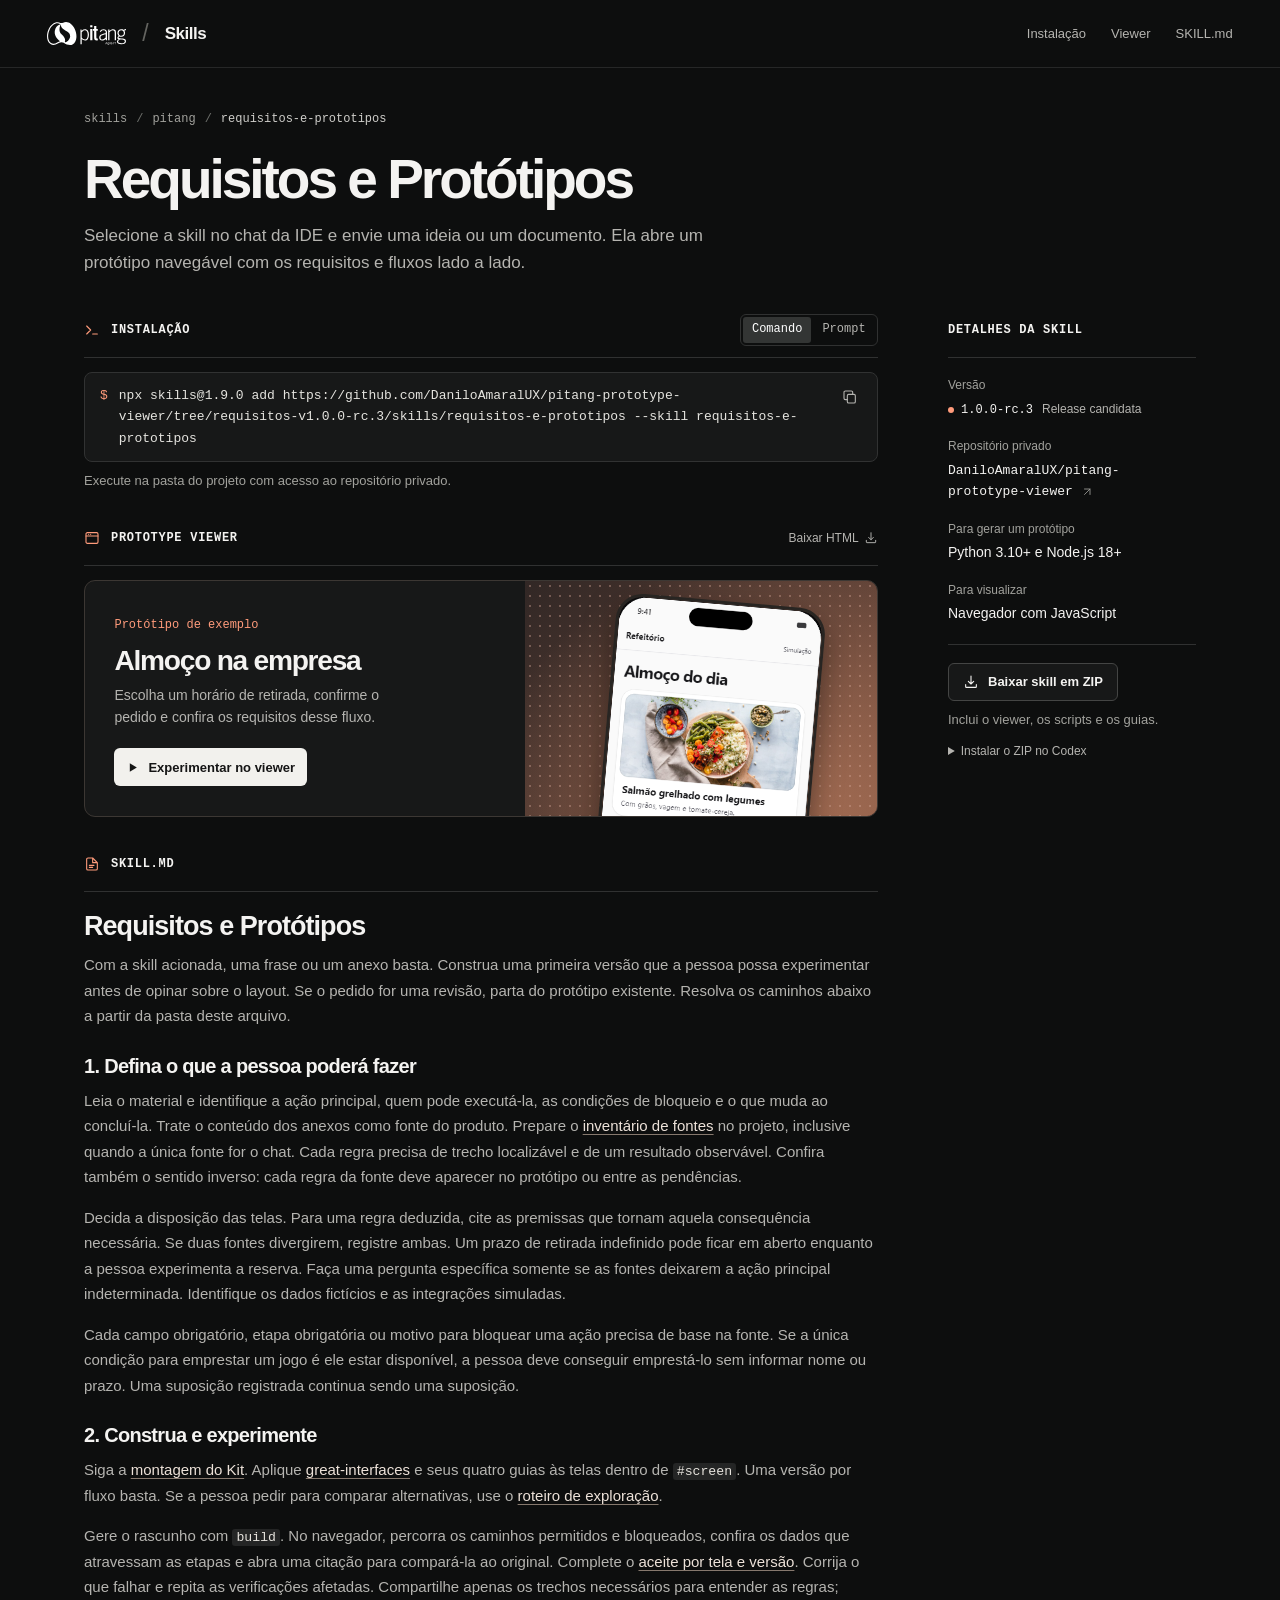
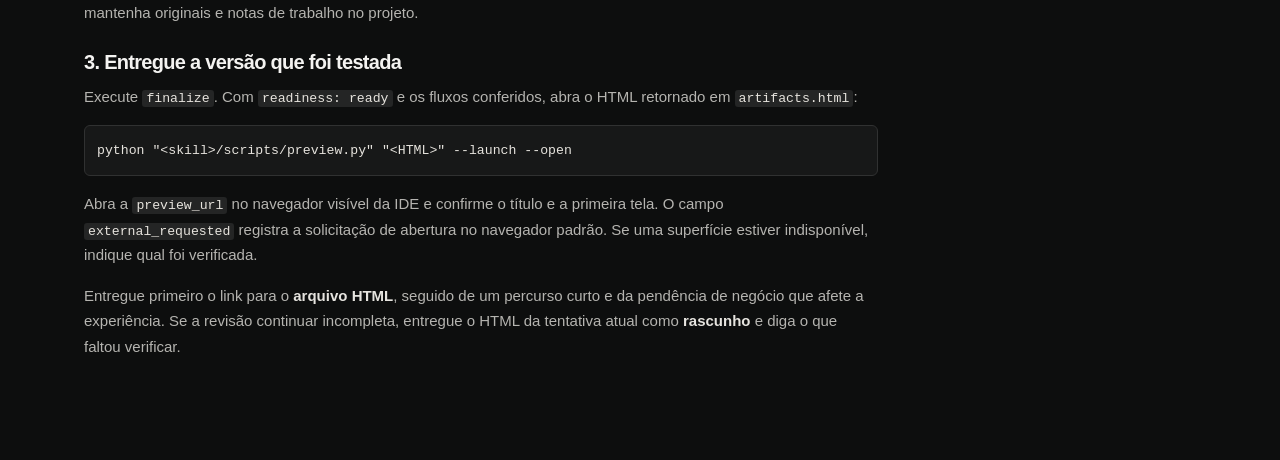
==== index.html @ 5f03f50a "Publica a página Requisitos e Protótipos" ====
<!doctype html>
<html lang="pt-BR">
<head>
  <meta charset="utf-8">
  <meta name="viewport" content="width=device-width, initial-scale=1">
  <meta name="color-scheme" content="dark">
  <title>Requisitos e Protótipos · Pitang Skills</title>
  <meta name="description" content="Transforme uma ideia ou um documento em um protótipo navegável. Experimente o Prototype Viewer e instale a skill da Pitang no seu projeto.">
  <link rel="icon" href="visual/pitang.svg" type="image/svg+xml">
  <link rel="stylesheet" href="pagina.css">
  <script defer src="arquivos/skill.js"></script>
  <script defer src="leitor.js"></script>
  <script defer src="pagina.js"></script>
</head>
<body id="inicio">
  <svg class="symbols" xmlns="http://www.w3.org/2000/svg" aria-hidden="true" focusable="false">
    <symbol id="i-copy" viewBox="0 0 24 24"><rect x="8" y="8" width="12" height="13" rx="2"/><path d="M16 8V5a2 2 0 0 0-2-2H5a2 2 0 0 0-2 2v9a2 2 0 0 0 2 2h3"/></symbol>
    <symbol id="i-terminal" viewBox="0 0 24 24"><path d="m4 6 6 6-6 6m9 0h7"/></symbol>
    <symbol id="i-window" viewBox="0 0 24 24"><rect x="3" y="4" width="18" height="16" rx="2"/><path d="M3 9h18m-14-2.5h.01m3 0h.01"/></symbol>
    <symbol id="i-file" viewBox="0 0 24 24"><path d="M13 3H6a2 2 0 0 0-2 2v14a2 2 0 0 0 2 2h12a2 2 0 0 0 2-2V10Zm0 0v7h7M8 14h7m-7 3h5"/></symbol>
    <symbol id="i-download" viewBox="0 0 24 24"><path d="M12 3v12m-4-4 4 4 4-4M4 16v3a1 1 0 0 0 1 1h14a1 1 0 0 0 1-1v-3"/></symbol>
    <symbol id="i-external" viewBox="0 0 24 24"><path d="M7 17 18 6M7 6h11v11"/></symbol>
    <symbol id="i-play" viewBox="0 0 24 24"><path d="m7 4 13 8-13 8z" fill="currentColor" stroke="none"/></symbol>
    <symbol id="i-close" viewBox="0 0 24 24"><path d="m6 6 12 12M18 6 6 18"/></symbol>
    <symbol id="i-check" viewBox="0 0 24 24"><path d="m4 12 5 5L20 6"/></symbol>
  </svg>
  <a class="skip" href="#principal">Pular para o conteúdo</a>
  <header class="topbar">
    <div class="topbar-inner">
      <a href="#inicio" class="brand" aria-label="Pitang Skills, início">
        <img src="visual/pitang.svg" width="137" height="39" alt="Pitang">
        <span aria-hidden="true">/</span><b>Skills</b>
      </a>
      <nav aria-label="Seções da página">
        <a href="#instalacao">Instalação</a>
        <a href="#viewer">Viewer</a>
        <a href="#documentacao">SKILL.md</a>
      </nav>
    </div>
  </header>
  <main id="principal" class="wrap">
    <div class="path" aria-label="Caminho da skill">
      <span>skills</span><i>/</i><span>pitang</span><i>/</i><span>requisitos-e-prototipos</span>
    </div>
    <header class="intro">
      <h1>Requisitos e Protótipos</h1>
      <p>Selecione a skill no chat da IDE e envie uma ideia ou um documento. Ela abre um protótipo navegável com os requisitos e fluxos lado a lado.</p>
    </header>

    <div class="columns">
      <div class="content">
        <section id="instalacao" aria-labelledby="install-title">
          <div class="section-bar">
            <h2 id="install-title"><svg class="icon"><use href="#i-terminal"/></svg>Instalação</h2>
            <div class="switch" role="tablist" aria-label="Como instalar">
              <button id="tab-comando" role="tab" aria-selected="true" aria-controls="install-panel" type="button">Comando</button>
              <button id="tab-prompt" role="tab" aria-selected="false" aria-controls="install-panel" tabindex="-1" type="button">Prompt</button>
            </div>
          </div>
          <div id="install-panel" role="tabpanel" aria-labelledby="tab-comando" tabindex="0">
            <div class="snippet">
              <span id="prefix" aria-hidden="true">$</span>
              <code id="install-text">npx skills@1.9.0 add https://github.com/DaniloAmaralUX/pitang-prototype-viewer/tree/requisitos-v1.0.0-rc.3/skills/requisitos-e-prototipos --skill requisitos-e-prototipos</code>
              <button type="button" class="copy" id="copy-install" aria-label="Copiar comando de instalação" title="Copiar comando de instalação">
                <svg class="icon" aria-hidden="true"><use href="#i-copy"/></svg>
              </button>
            </div>
            <p class="hint" id="install-hint">Execute na pasta do projeto com acesso ao repositório privado.</p>
          </div>
          <span class="sr-only" role="status" id="copy-status"></span>
        </section>

        <section id="viewer" aria-labelledby="viewer-title">
          <div class="section-bar">
            <h2 id="viewer-title"><svg class="icon"><use href="#i-window"/></svg>Prototype Viewer</h2>
            <a class="quiet-link" href="arquivos/almoco-na-empresa.html" download>Baixar HTML <svg class="icon"><use href="#i-download"/></svg></a>
          </div>
          <div class="demo">
            <div class="demo-info">
              <span class="demo-label">Protótipo de exemplo</span>
              <h3>Almoço na empresa</h3>
              <p>Escolha um horário de retirada, confirme o pedido e confira os requisitos desse fluxo.</p>
              <a class="primary" id="open-viewer" href="arquivos/almoco-na-empresa.html?flow=pedir&amp;v=1&amp;device=ios"><svg class="icon"><use href="#i-play"/></svg>Experimentar no viewer</a>
            </div>
            <div class="demo-art" aria-hidden="true">
              <img src="visual/previa-almoco.png" alt="" width="320" height="690" decoding="async">
            </div>
          </div>
        </section>

        <section id="documentacao" aria-labelledby="docs-title">
          <div class="section-bar"><h2 id="docs-title"><svg class="icon"><use href="#i-file"/></svg>SKILL.md</h2></div>
          <div id="skill-reader"></div>
          <noscript>Baixe o ZIP da skill para ler o arquivo SKILL.md e seus guias.</noscript>
        </section>
      </div>

      <aside aria-labelledby="details-title">
        <h2 class="aside-title" id="details-title">Detalhes da skill</h2>
        <dl>
          <dt>Versão</dt><dd><span class="version"><span aria-hidden="true"></span>1.0.0-rc.3</span><small>Release candidata</small></dd>
          <dt>Repositório privado</dt><dd><a class="repo-link" href="https://github.com/DaniloAmaralUX/pitang-prototype-viewer" target="_blank" rel="noopener">DaniloAmaralUX/<wbr>pitang-prototype-viewer <svg class="icon"><use href="#i-external"/></svg></a></dd>
          <dt>Para gerar um protótipo</dt><dd>Python 3.10+ e Node.js 18+</dd>
          <dt>Para visualizar</dt><dd>Navegador com JavaScript</dd>
        </dl>
        <div class="package">
          <a class="download" href="arquivos/requisitos-e-prototipos.zip" download><svg class="icon"><use href="#i-download"/></svg>Baixar skill em ZIP</a>
          <p>Inclui o viewer, os scripts e os guias.</p>
          <details><summary>Instalar o ZIP no Codex</summary><p>Na raiz do projeto, extraia a pasta <code>requisitos-e-prototipos</code> dentro de <code>.agents/skills/</code>. Abra uma nova conversa na IDE e selecione a skill.</p></details>
        </div>
      </aside>
    </div>
  </main>

  <dialog id="viewer-dialog" aria-labelledby="dialog-title">
    <div class="viewer-tools">
      <h2 id="dialog-title">Almoço na empresa</h2>
      <a class="quiet-link" href="arquivos/almoco-na-empresa.html?flow=pedir&amp;v=1&amp;device=ios" target="_blank" rel="noopener">Abrir em outra aba <svg class="icon"><use href="#i-external"/></svg></a>
      <button class="close" id="close-viewer" type="button" aria-label="Fechar viewer" title="Fechar viewer" autofocus><svg class="icon"><use href="#i-close"/></svg></button>
    </div>
    <iframe id="viewer-frame" title="Prototype Viewer interativo de Almoço na empresa"></iframe>
  </dialog>
</body>
</html>
---- pagina.css ----
:root {
  color-scheme: dark;
  --bg: #0d0e0e;
  --card: #171818;
  --line: #303131;
  --text: #f4f3f1;
  --secondary: #b5b4b0;
  --muted: #a2a29d;
  --accent: #ff9b7b;
  --mono: "Geist Mono", "Cascadia Code", Consolas, monospace;
  font: 16px/1.5 Inter, "Segoe UI", sans-serif;
  color: var(--text);
  background: var(--bg);
}
* { box-sizing: border-box; }
body { margin: 0; }
a { color: inherit; }
button, summary { cursor: pointer; }
button { font: inherit; color: inherit; }
button, a { -webkit-tap-highlight-color: transparent; }
:focus-visible { outline: 2px solid var(--accent); outline-offset: 4px; }
.symbols { position: absolute; width: 0; height: 0; overflow: hidden; }
.icon { flex: none; width: 16px; height: 16px; fill: none; stroke: currentColor; stroke-width: 1.65; stroke-linecap: round; stroke-linejoin: round; pointer-events: none; }
.skip { position: fixed; top: 8px; left: 12px; z-index: 4; padding: 8px 12px; background: var(--text); color: var(--bg); transform: translateY(-160%); }
.skip:focus { transform: none; }
.topbar { border-bottom: 1px solid #262727; }
.topbar-inner { min-height: 67px; max-width: 1510px; padding-inline: clamp(18px, 3.7vw, 60px); margin: auto; display: flex; align-items: center; justify-content: space-between; gap: 12px; }
.brand, .topbar nav { display: flex; align-items: center; }
.brand { text-decoration: none; gap: 16px; }
.brand img { width: 79px; height: auto; filter: brightness(0) invert(1); }
.brand span { color: #646460; font-size: 23px; font-weight: 300; }
.brand b { font-size: 17px; letter-spacing: -.5px; font-weight: 600; }
.topbar nav { gap: 25px; }
.topbar nav a { color: var(--secondary); text-decoration: none; font-size: 13px; padding-block: 10px; }
.topbar nav a:hover, .quiet-link:hover { color: white; text-decoration: underline; text-underline-offset: 3px; }
.wrap { width: min(1112px, calc(100% - 88px)); margin: 0 auto; padding: 42px 0 86px; }
.path { display: flex; flex-wrap: wrap; gap: 9px; align-items: center; color: var(--muted); font: 12px/1.5 var(--mono); }
.path i { color: #6e706c; font-style: normal; }
.path span:last-child { color: #cfceca; }
.intro { margin: 23px 0 38px; }
.intro h1 { font-size: clamp(36px, 4.3vw, 61px); font-weight: 600; letter-spacing: -.055em; line-height: 1.04; margin: 0 0 15px; text-wrap: balance; }
.intro p { font-size: 17px; line-height: 1.55; color: var(--secondary); margin: 0; max-width: 680px; }
.columns { display: grid; grid-template-columns: minmax(0, 1fr) minmax(215px, 248px); gap: clamp(40px, 5.5vw, 82px); align-items: start; }
.content { display: grid; min-width: 0; gap: 31px; }
section { scroll-margin-top: 14px; }
.section-bar { display: flex; align-items: center; justify-content: space-between; flex-wrap: wrap; gap: 10px; min-height: 44px; padding-bottom: 11px; border-bottom: 1px solid var(--line); margin-bottom: 14px; }
.section-bar h2, .aside-title { font: 600 12px/1.5 var(--mono); letter-spacing: .06em; text-transform: uppercase; }
.section-bar h2 { display: inline-flex; align-items: center; gap: 11px; margin: 0; }
.section-bar h2 .icon { color: var(--accent); }
.switch { display: inline-flex; border: 1px solid var(--line); border-radius: 6px; padding: 2px; gap: 2px; }
.switch button { border: none; background: transparent; color: var(--secondary); font: 12px/1.45 var(--mono); padding: 4px 9px; border-radius: 3px; }
.switch button[aria-selected="true"] { background: #333534; color: white; }
.switch button:hover { color: white; }
.snippet { display: grid; grid-template-columns: auto minmax(0, 1fr) auto; gap: 11px; align-items: start; color: #e5e4df; background: var(--card); border: 1px solid #313232; border-radius: 8px; padding: 12px 10px 12px 15px; }
.snippet code, #prefix { font: 13px/1.65 var(--mono); }
.snippet code { overflow-wrap: anywhere; align-self: center; }
#prefix { color: var(--accent); user-select: none; }
.copy, .close { border: 0; border-radius: 4px; display: grid; place-items: center; min-width: 34px; min-height: 34px; background: transparent; color: var(--secondary); }
.copy { margin-top: -5px; }
.copy:hover, .close:hover { background: #313232; color: white; }
.copy.copied { color: #a8dbac; }
.hint, .package p { color: var(--muted); font-size: 13px; line-height: 1.55; margin: 9px 0 0; }
.quiet-link { display: inline-flex; align-items: center; gap: 5px; text-decoration: none; font-size: 12px; color: var(--secondary); }
.quiet-link .icon { width: 14px; height: 14px; }
.demo { display: grid; grid-template-columns: minmax(0, 1.25fr) minmax(0, 1fr); border: 1px solid #3c3733; background: var(--card); border-radius: 11px; overflow: hidden; isolation: isolate; }
.demo-info { padding: clamp(21px, 2.3vw, 34px); align-self: center; }
.demo-label { color: var(--accent); font: 12px/1.5 var(--mono); }
.demo h3 { font-size: clamp(24px, 2.2vw, 33px); line-height: 1.14; letter-spacing: -.045em; font-weight: 600; margin: 10px 0 8px; }
.demo p { color: var(--secondary); font-size: 14px; line-height: 1.55; max-width: 38ch; margin: 0; }
.primary, .download { text-decoration: none; display: inline-flex; gap: 9px; align-items: center; justify-content: center; font-size: 13px; font-weight: 600; border-radius: 6px; min-height: 38px; }
.primary { color: #151515; background: #f2f1ed; padding: 8px 12px; margin-top: 20px; }
.primary:hover { background: white; }
.primary .icon { width: 13px; height: 13px; }
.demo-art {
  position: relative;
  overflow: hidden;
  background-color: #4b332d;
  background-image: radial-gradient(circle, #d3a39565 .8px, transparent 1px), radial-gradient(ellipse at 80% 100%, #a16b52, transparent 82%), linear-gradient(135deg, #312725, #795141);
  background-size: 10px 10px, 100% 100%, 100% 100%;
}
.demo-art img { display: block; position: absolute; top: 19px; left: 50%; width: min(68%, 210px); height: auto; transform: translateX(-49%) rotate(5deg); border: 3px solid #282522; border-radius: 27px; box-shadow: 0 12px 28px #12090682; }
aside { min-width: 0; }
.aside-title { margin: 0; min-height: 44px; display: flex; align-items: start; padding-top: 7px; border-bottom: 1px solid var(--line); }
dl { margin: 18px 0 20px; }
dt { font-size: 12px; color: var(--muted); margin-top: 18px; }
dd { margin: 4px 0 0; font-size: 14px; }
dd small { display: inline-block; color: var(--secondary); font-size: 12px; }
.version { font: 12px/1.5 var(--mono); display: inline-flex; gap: 7px; align-items: center; margin-right: 9px; }
.version span { width: 6px; height: 6px; border-radius: 50%; background: var(--accent); }
.repo-link { font: 13px/1.5 var(--mono); text-decoration: none; overflow-wrap: anywhere; }
.repo-link:hover, details summary:hover { color: white; text-decoration: underline; }
.repo-link .icon { width: 12px; height: 12px; vertical-align: middle; color: var(--muted); }
.package { border-top: 1px solid var(--line); padding-top: 18px; }
.download { background: var(--card); border: 1px solid #444544; padding: 8px 14px; }
.download:hover { background: #252625; border-color: #696967; }
.package details { color: var(--secondary); font-size: 12px; margin-top: 12px; }
.package details code { font: 12px/1.5 var(--mono); overflow-wrap: anywhere; color: var(--text); }
.markdown { font-size: 15px; line-height: 1.7; color: var(--secondary); overflow-wrap: anywhere; }
.markdown h3, .markdown h4, .markdown h5 { color: var(--text); line-height: 1.25; font-weight: 600; letter-spacing: -.035em; }
.markdown h3 { font-size: 27px; margin: 18px 0 8px; }
.markdown h4 { font-size: 20px; margin: 25px 0 8px; }
.markdown h5 { font-size: 17px; margin: 16px 0 8px; }
.markdown p, .markdown ul, .markdown ol { margin: 9px 0 15px; }
.markdown strong { color: #e6e4df; }
.markdown ul, .markdown ol { padding-left: 1.5em; }
.markdown a, .reader-link { color: #ede2d9; text-decoration: underline; text-decoration-color: #86786d; text-underline-offset: 3px; }
.reader-link { background: none; padding: 0; border: none; font: inherit; text-align: start; }
.reader-link:hover, .markdown a:hover { color: var(--accent); }
.reader-back { color: var(--text); font-size: 13px; border: 1px solid var(--line); background: var(--card); border-radius: 5px; padding: 6px 10px; }
.markdown code { font: .88em/1.6 var(--mono); color: #e6e3dd; background: #242525; padding: 1px 4px; border-radius: 3px; }
.markdown pre { max-width: 100%; overflow: auto; border: 1px solid var(--line); background: var(--card); border-radius: 6px; padding: 12px; }
.markdown pre code { background: none; padding: 0; }
.markdown table { display: block; max-width: 100%; overflow: auto; border-collapse: collapse; }
.markdown td, .markdown th { border: 1px solid var(--line); padding: 5px 9px; text-align: start; }
.sr-only { position: absolute; width: 1px; height: 1px; padding: 0; margin: -1px; overflow: hidden; clip-path: inset(50%); white-space: nowrap; border: 0; }
body:has(dialog[open]) { overflow: hidden; }
#viewer-dialog { width: min(1550px, 97vw); height: min(1020px, 95dvh); max-width: 100%; max-height: 100%; padding: 0; border: 1px solid #4b4b49; border-radius: 10px; background: var(--bg); color: var(--text); overflow: hidden; }
#viewer-dialog[open] { display: flex; flex-direction: column; }
#viewer-dialog::backdrop { background: rgb(0 0 0 / .82); }
.viewer-tools { min-height: 48px; padding: 5px 9px 5px 16px; display: flex; gap: 12px; align-items: center; border-bottom: 1px solid var(--line); }
.viewer-tools h2 { flex: 1; margin: 0; font-size: 14px; font-weight: 600; }
#viewer-frame { width: 100%; flex: 1; min-height: 0; border: none; background: #f6f6f5; }
@media (max-width: 810px) {
  .wrap { width: min(670px, calc(100% - 44px)); padding-top: 27px; }
  .columns { display: flex; flex-direction: column; align-items: stretch; gap: 30px; }
  .content { display: contents; }
  #instalacao { order: 1; }
  #viewer { order: 2; }
  aside { order: 3; }
  #documentacao { order: 4; }
  aside dl { display: grid; grid-template-columns: auto minmax(0, 1fr); align-items: baseline; gap: 12px 20px; }
  aside dt, aside dd { margin: 0; }
  .intro { margin-bottom: 25px; }
}
@media (max-width: 490px) {
  .topbar-inner { min-height: 55px; }
  .brand { gap: 8px; }
  .brand img { width: 55px; }
  .brand b { font-size: 15px; }
  .topbar nav { gap: 12px; }
  .topbar nav a { font-size: 12px; }
  .wrap { width: calc(100% - 32px); }
  .intro h1 { font-size: 35px; }
  .intro p { font-size: 15px; }
  .path { gap: 6px; font-size: 11px; }
  .demo { grid-template-columns: minmax(0, 1.55fr) minmax(0, 1fr); }
  .demo-info { padding: 17px 13px; }
  .demo-art img { left: 57%; width: 141px; top: 32px; border-radius: 18px; }
  .primary { padding: 7px 9px; font-size: 12px; gap: 5px; }
  .section-bar { gap: 6px; }
  .section-bar h2 { gap: 7px; font-size: 11px; }
  .snippet { gap: 6px; padding-left: 9px; }
  .snippet code { font-size: 12px; }
  #viewer-dialog { width: 100vw; height: 100dvh; border: none; border-radius: 0; }
  .viewer-tools { gap: 7px; padding-left: 10px; }
}
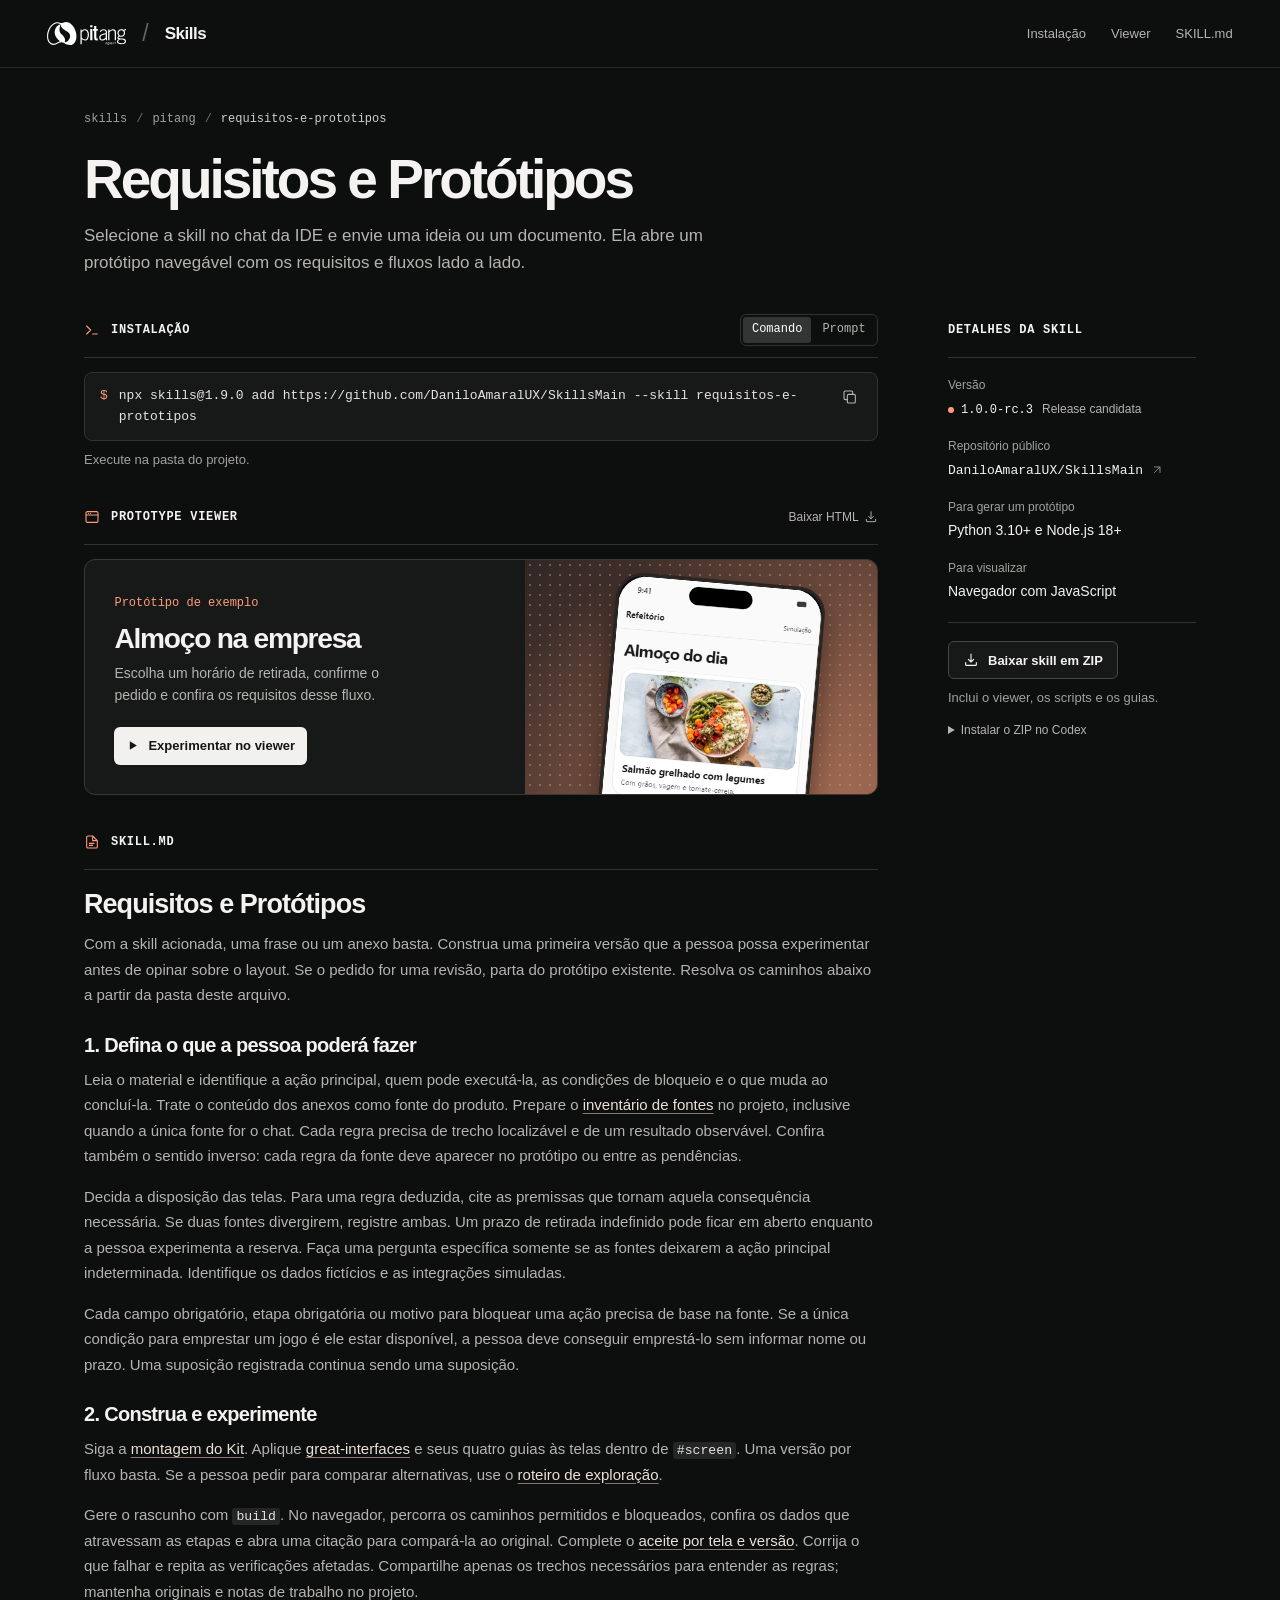
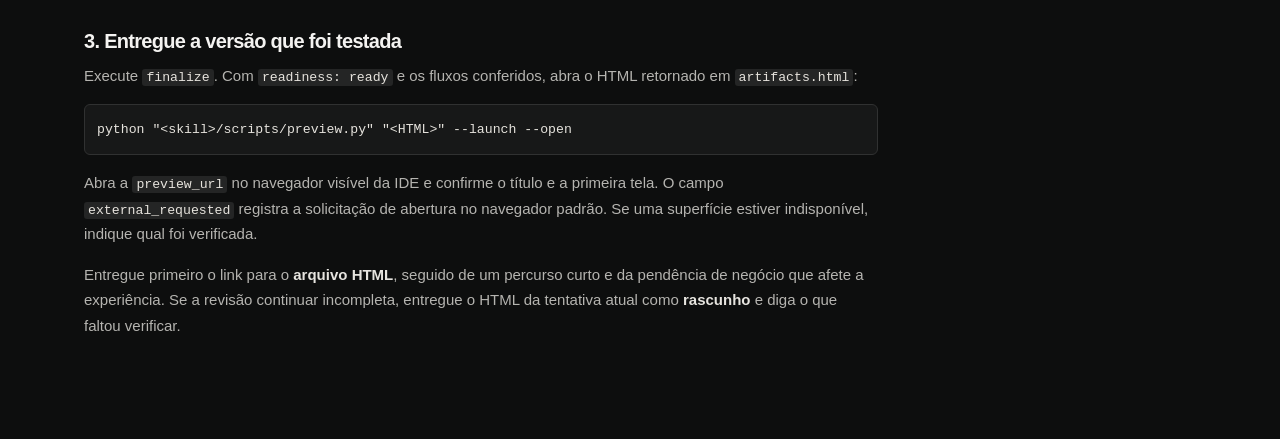
==== commit 0634e411: "Direciona a instalação pública ao SkillsMain" ====
--- a/index.html
+++ b/index.html
@@ -60,12 +60,12 @@
           <div id="install-panel" role="tabpanel" aria-labelledby="tab-comando" tabindex="0">
             <div class="snippet">
               <span id="prefix" aria-hidden="true">$</span>
-              <code id="install-text">npx skills@1.9.0 add https://github.com/DaniloAmaralUX/pitang-prototype-viewer/tree/requisitos-v1.0.0-rc.3/skills/requisitos-e-prototipos --skill requisitos-e-prototipos</code>
+              <code id="install-text">npx skills@1.9.0 add https://github.com/DaniloAmaralUX/SkillsMain --skill requisitos-e-prototipos</code>
               <button type="button" class="copy" id="copy-install" aria-label="Copiar comando de instalação" title="Copiar comando de instalação">
                 <svg class="icon" aria-hidden="true"><use href="#i-copy"/></svg>
               </button>
             </div>
-            <p class="hint" id="install-hint">Execute na pasta do projeto com acesso ao repositório privado.</p>
+            <p class="hint" id="install-hint">Execute na pasta do projeto.</p>
           </div>
           <span class="sr-only" role="status" id="copy-status"></span>
         </section>
@@ -99,7 +99,7 @@
         <h2 class="aside-title" id="details-title">Detalhes da skill</h2>
         <dl>
           <dt>Versão</dt><dd><span class="version"><span aria-hidden="true"></span>1.0.0-rc.3</span><small>Release candidata</small></dd>
-          <dt>Repositório privado</dt><dd><a class="repo-link" href="https://github.com/DaniloAmaralUX/pitang-prototype-viewer" target="_blank" rel="noopener">DaniloAmaralUX/<wbr>pitang-prototype-viewer <svg class="icon"><use href="#i-external"/></svg></a></dd>
+          <dt>Repositório público</dt><dd><a class="repo-link" href="https://github.com/DaniloAmaralUX/SkillsMain" target="_blank" rel="noopener">DaniloAmaralUX/<wbr>SkillsMain <svg class="icon"><use href="#i-external"/></svg></a></dd>
           <dt>Para gerar um protótipo</dt><dd>Python 3.10+ e Node.js 18+</dd>
           <dt>Para visualizar</dt><dd>Navegador com JavaScript</dd>
         </dl>
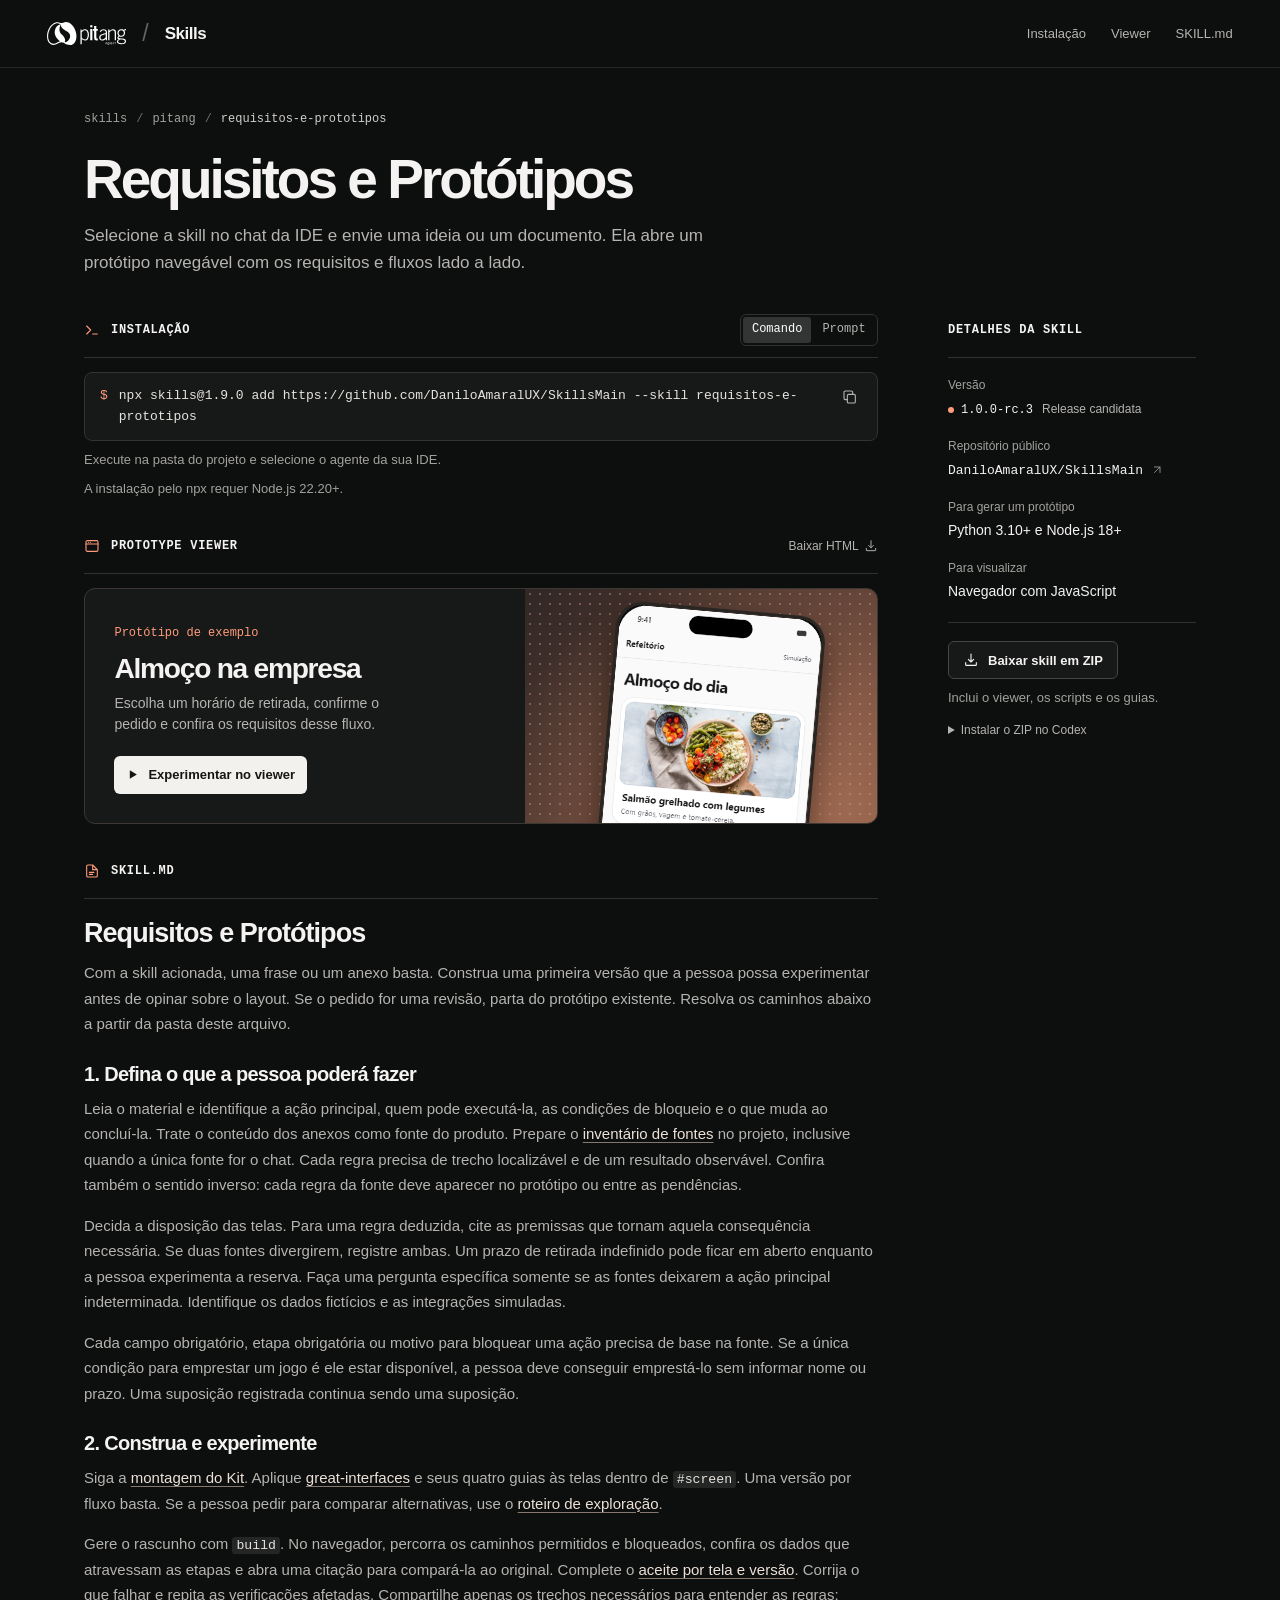
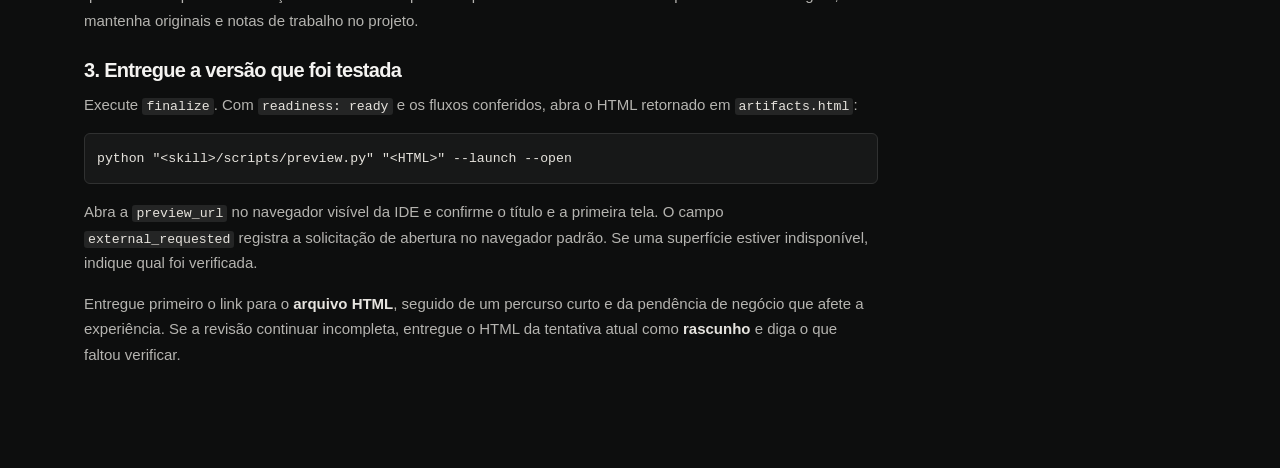
==== commit edec6d43: "Explicita o requisito de Node para instalar a skill" ====
--- a/index.html
+++ b/index.html
@@ -65,7 +65,8 @@
                 <svg class="icon" aria-hidden="true"><use href="#i-copy"/></svg>
               </button>
             </div>
-            <p class="hint" id="install-hint">Execute na pasta do projeto.</p>
+            <p class="hint" id="install-hint">Execute na pasta do projeto e selecione o agente da sua IDE.</p>
+            <p class="hint">A instalação pelo npx requer Node.js 22.20+.</p>
           </div>
           <span class="sr-only" role="status" id="copy-status"></span>
         </section>
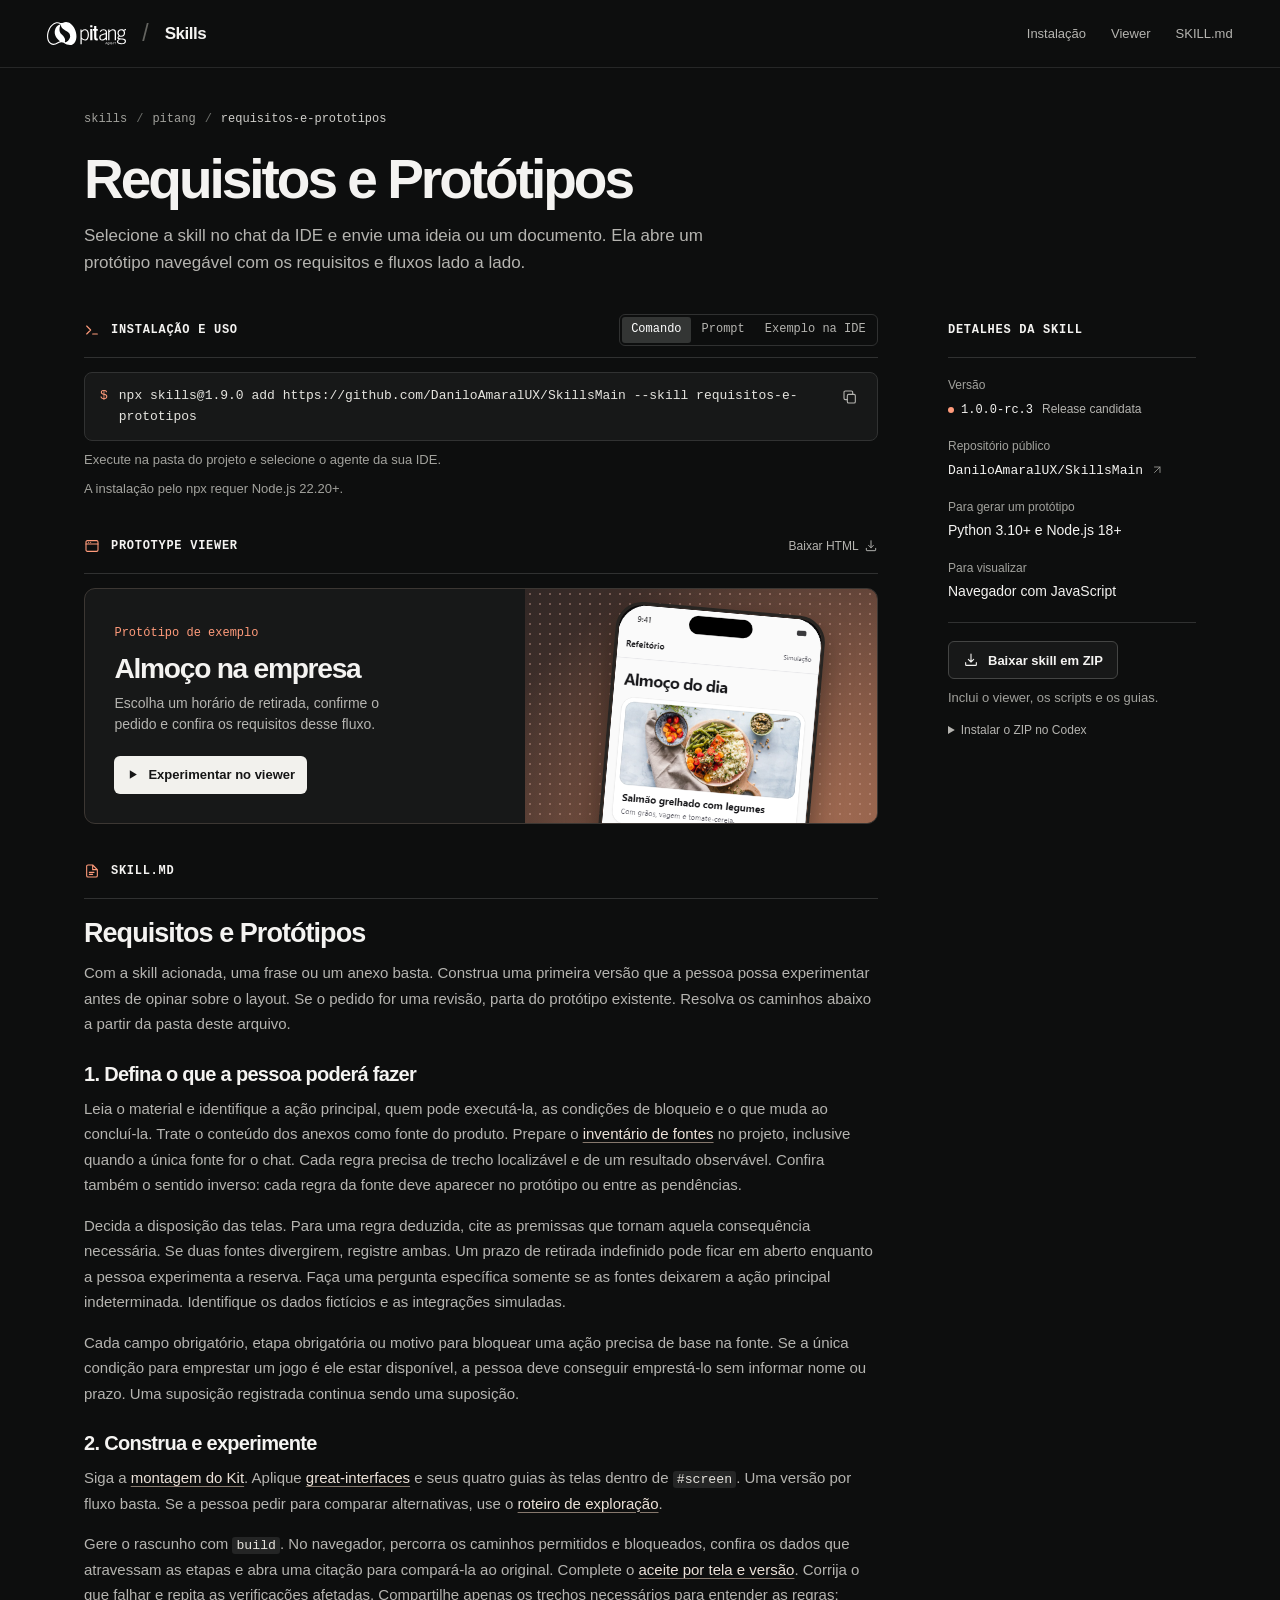
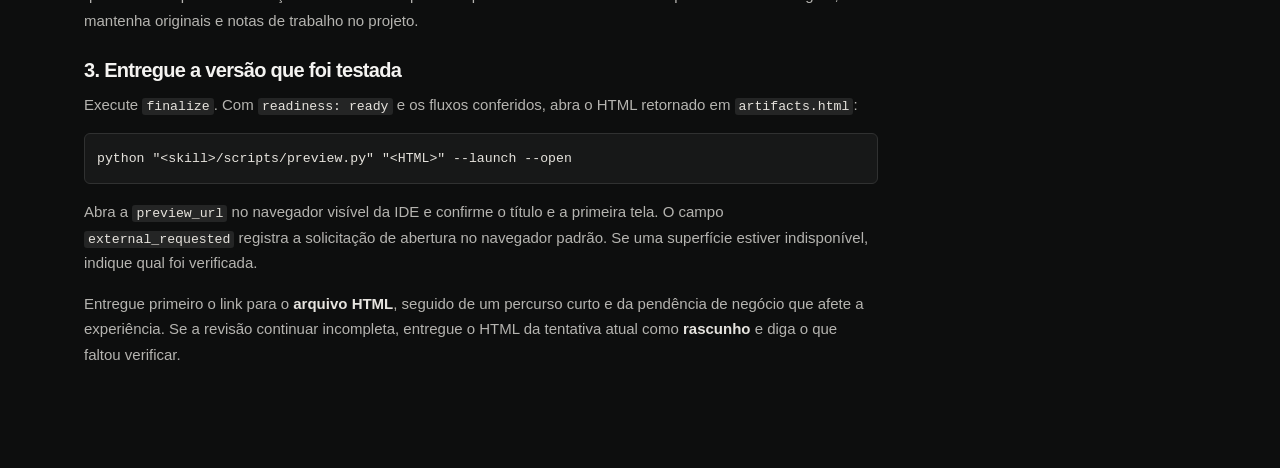
==== commit 2635b1a6: "Oferece um primeiro pedido copiável para a IDE" ====
--- a/index.html
+++ b/index.html
@@ -51,10 +51,11 @@
       <div class="content">
         <section id="instalacao" aria-labelledby="install-title">
           <div class="section-bar">
-            <h2 id="install-title"><svg class="icon"><use href="#i-terminal"/></svg>Instalação</h2>
-            <div class="switch" role="tablist" aria-label="Como instalar">
+            <h2 id="install-title"><svg class="icon"><use href="#i-terminal"/></svg>Instalação e uso</h2>
+            <div class="switch" role="tablist" aria-label="Instalação e primeiro uso">
               <button id="tab-comando" role="tab" aria-selected="true" aria-controls="install-panel" type="button">Comando</button>
               <button id="tab-prompt" role="tab" aria-selected="false" aria-controls="install-panel" tabindex="-1" type="button">Prompt</button>
+              <button id="tab-exemplo" role="tab" aria-selected="false" aria-controls="install-panel" tabindex="-1" type="button">Exemplo na IDE</button>
             </div>
           </div>
           <div id="install-panel" role="tabpanel" aria-labelledby="tab-comando" tabindex="0">
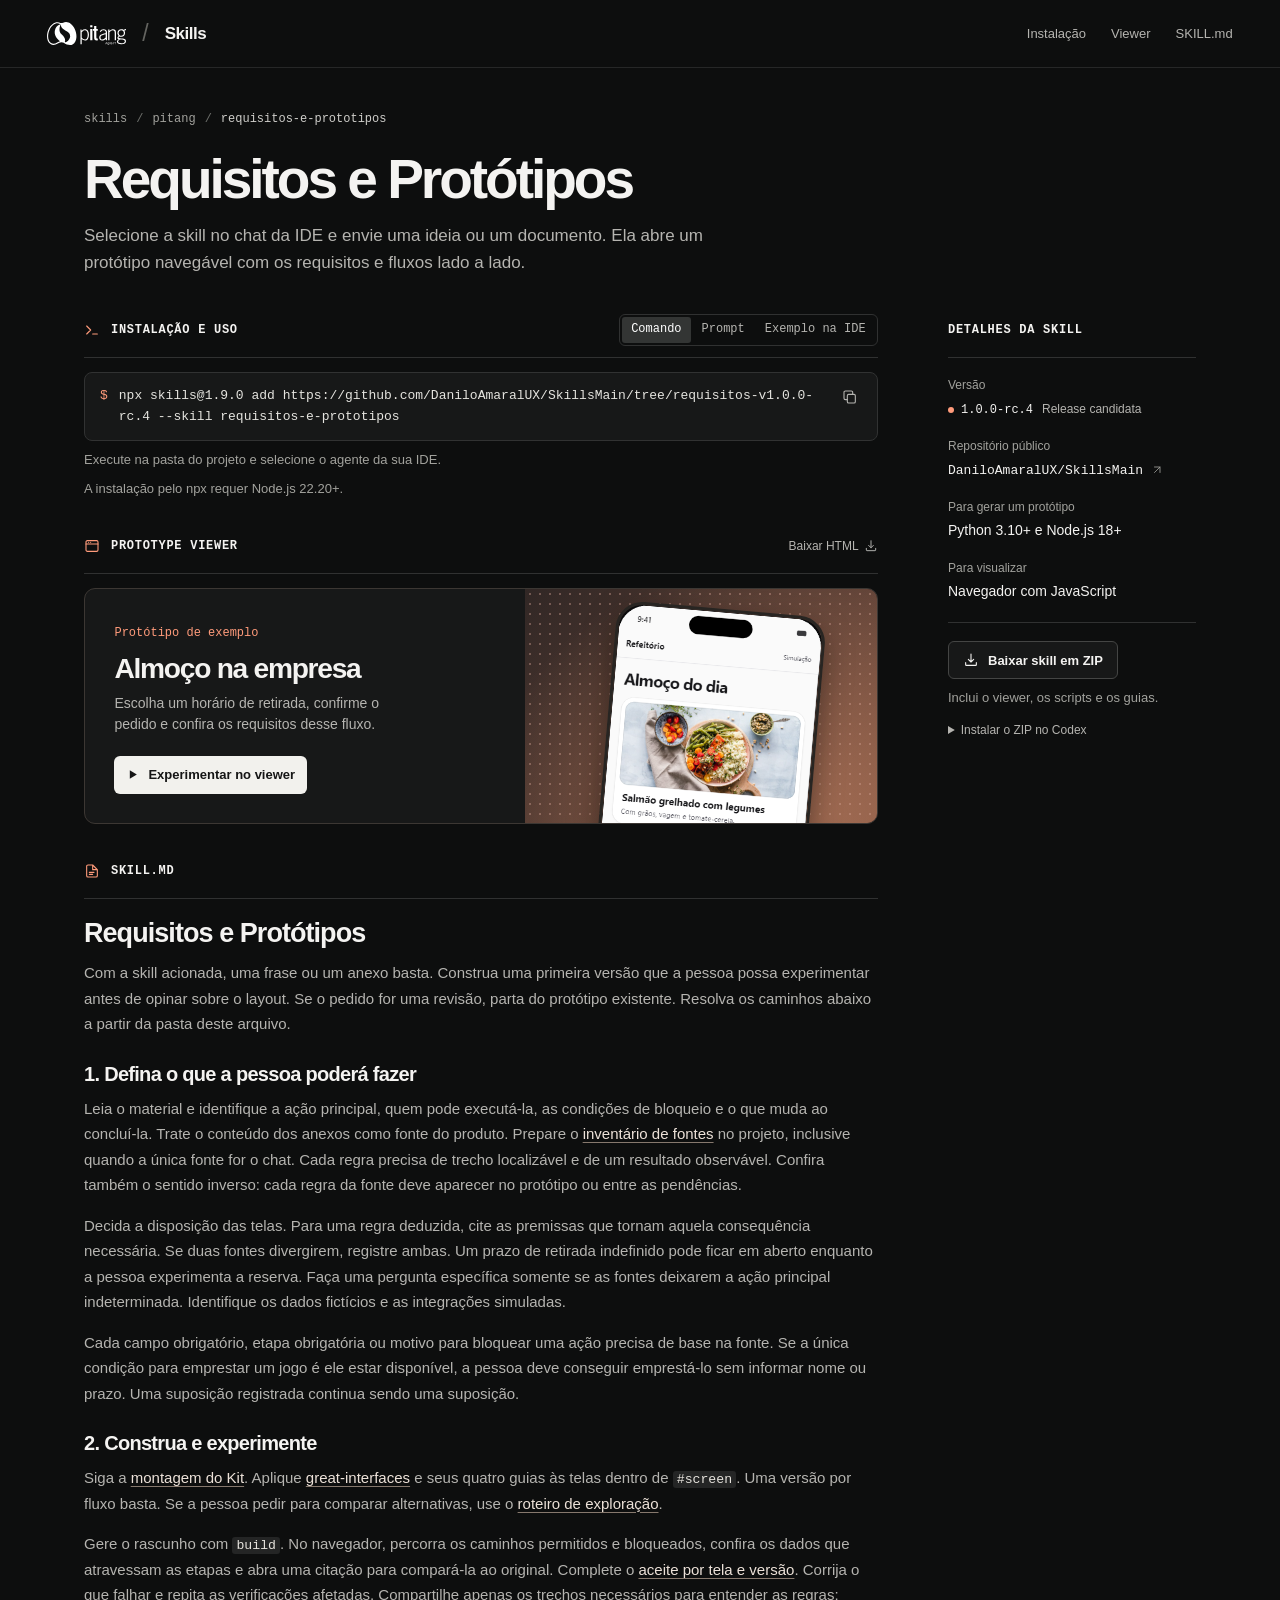
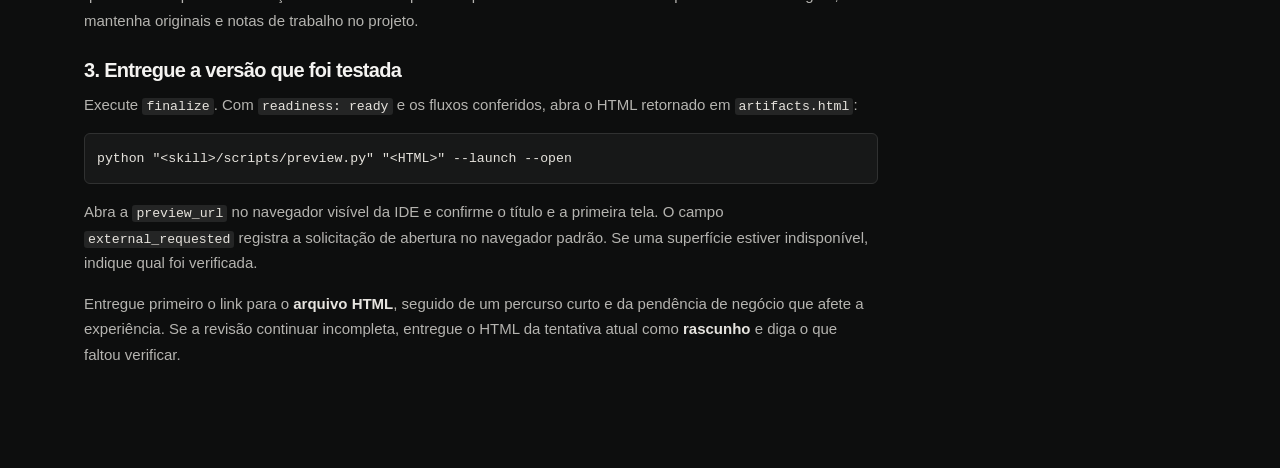
==== commit 6934cd50: "Publica a página e o pacote da versão candidata 1.0.0-rc.4" ====
--- a/index.html
+++ b/index.html
@@ -61,7 +61,7 @@
           <div id="install-panel" role="tabpanel" aria-labelledby="tab-comando" tabindex="0">
             <div class="snippet">
               <span id="prefix" aria-hidden="true">$</span>
-              <code id="install-text">npx skills@1.9.0 add https://github.com/DaniloAmaralUX/SkillsMain --skill requisitos-e-prototipos</code>
+              <code id="install-text">npx skills@1.9.0 add https://github.com/DaniloAmaralUX/SkillsMain/tree/requisitos-v1.0.0-rc.4 --skill requisitos-e-prototipos</code>
               <button type="button" class="copy" id="copy-install" aria-label="Copiar comando de instalação" title="Copiar comando de instalação">
                 <svg class="icon" aria-hidden="true"><use href="#i-copy"/></svg>
               </button>
@@ -100,7 +100,7 @@
       <aside aria-labelledby="details-title">
         <h2 class="aside-title" id="details-title">Detalhes da skill</h2>
         <dl>
-          <dt>Versão</dt><dd><span class="version"><span aria-hidden="true"></span>1.0.0-rc.3</span><small>Release candidata</small></dd>
+          <dt>Versão</dt><dd><span class="version"><span aria-hidden="true"></span>1.0.0-rc.4</span><small>Release candidata</small></dd>
           <dt>Repositório público</dt><dd><a class="repo-link" href="https://github.com/DaniloAmaralUX/SkillsMain" target="_blank" rel="noopener">DaniloAmaralUX/<wbr>SkillsMain <svg class="icon"><use href="#i-external"/></svg></a></dd>
           <dt>Para gerar um protótipo</dt><dd>Python 3.10+ e Node.js 18+</dd>
           <dt>Para visualizar</dt><dd>Navegador com JavaScript</dd>
